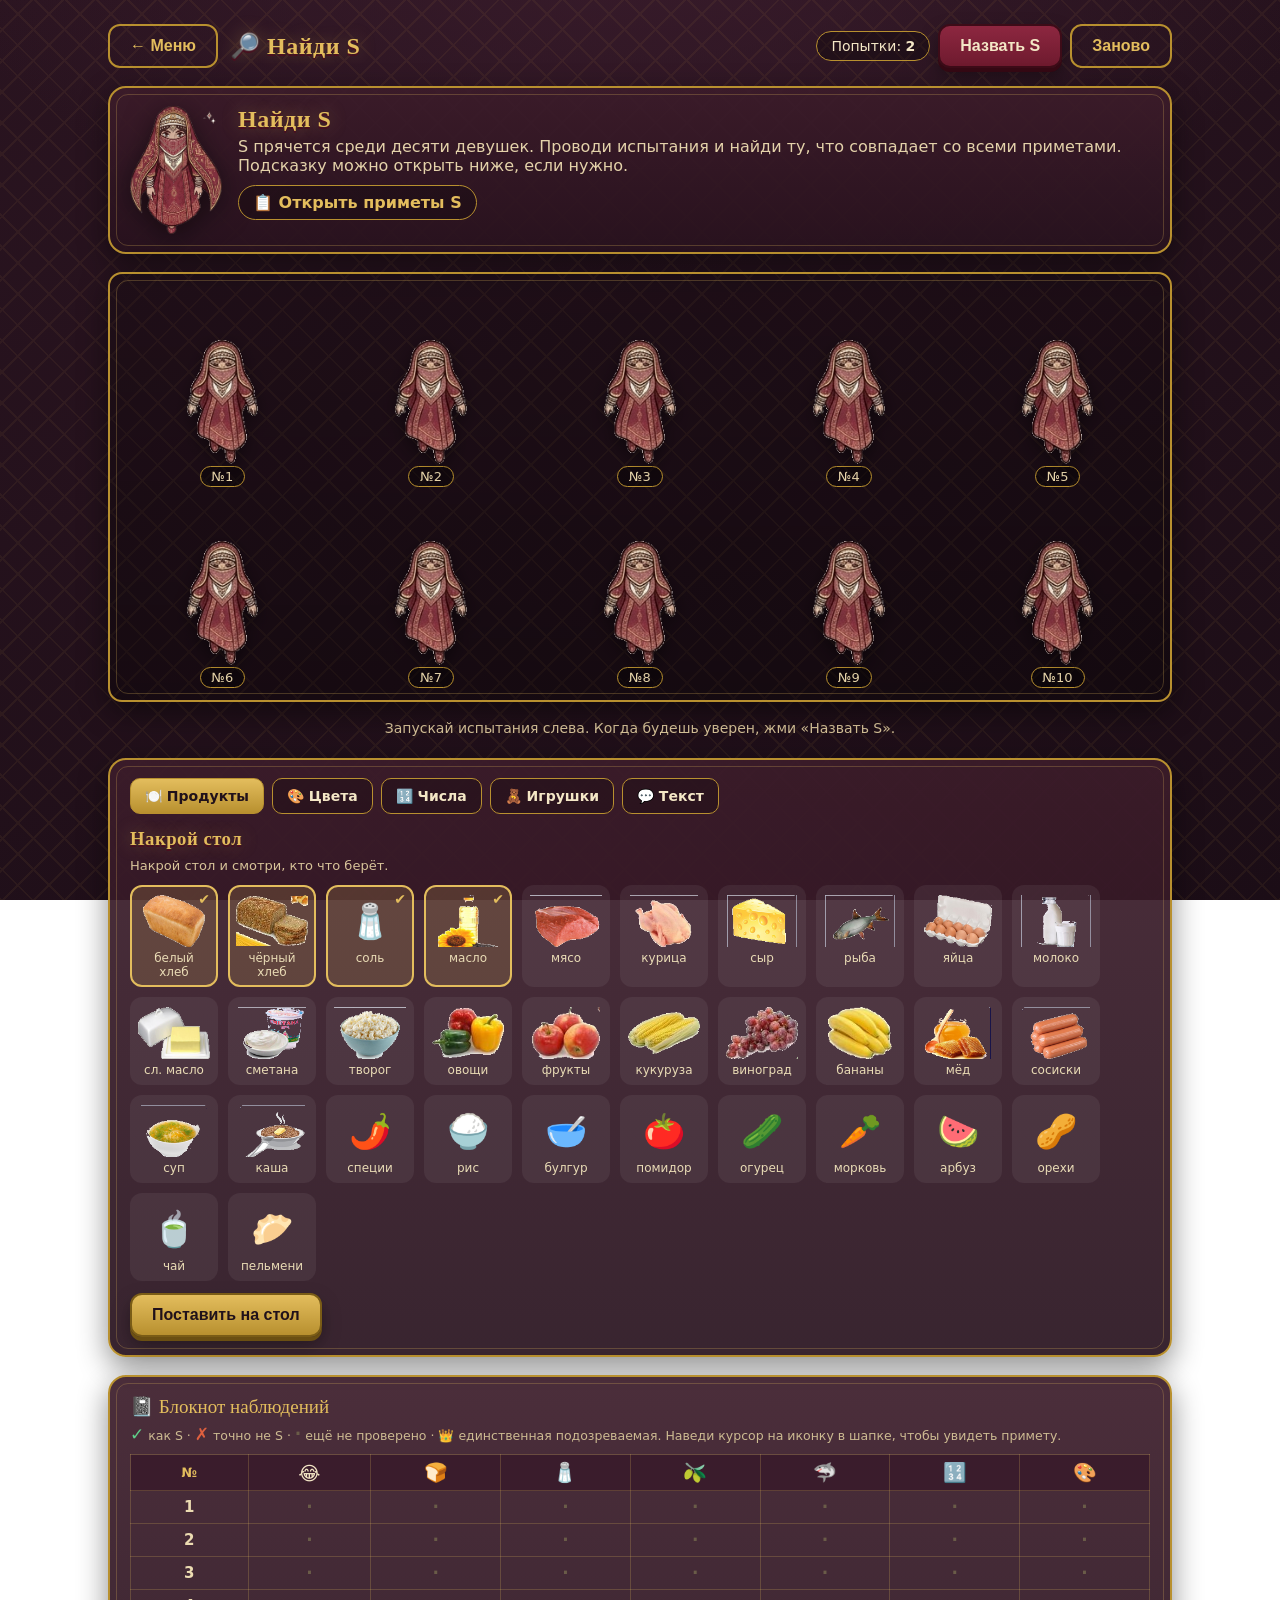
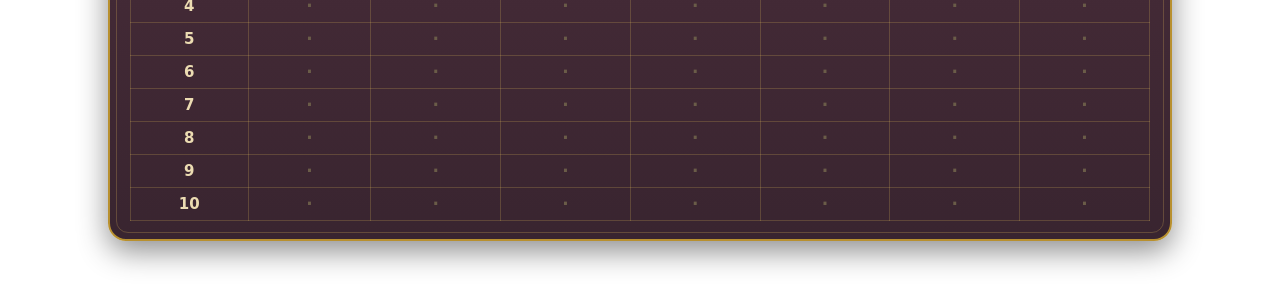
==== game1.html @ dc276287 "complete gelin game v1" ====
<!doctype html>
<html lang="ru">
<head>
<meta charset="utf-8">
<meta name="viewport" content="width=device-width,initial-scale=1">
<title>Найди S · Gelin game</title>
<link rel="stylesheet" href="css/common.css">
<link rel="stylesheet" href="css/game1.css">
</head>
<body>
<div class="wrap">
  <div class="topbar">
    <div class="brand">
      <a class="btn ghost" href="index.html">← Меню</a>
      <h2 class="title-gold" style="margin:0">🔎 Найди S</h2>
    </div>
    <div style="display:flex;gap:8px;align-items:center">
      <span class="pill">Попытки: <b id="attempts">2</b></span>
      <button class="btn red" id="accuseBtn">Назвать S</button>
      <button class="btn ghost" id="restartBtn">Заново</button>
    </div>
  </div>

  <div class="layout">
    <!-- Досье (свёрнуто) -->
    <div class="panel dossier">
      <img src="assets/sprites/girl_portrait.png" alt="S">
      <div style="flex:1;min-width:260px">
        <h2 class="title-gold" style="margin:0 0 4px">Найди S</h2>
        <p style="margin:.2em 0 10px;color:#e4d2aa">S прячется среди десяти девушек. Проводи испытания и найди ту, что совпадает со всеми приметами. Подсказку можно открыть ниже, если нужно.</p>
        <details id="dossier">
          <summary>📋 Открыть приметы S</summary>
          <ul class="facts">
            <li>😂 <span>смеётся над числом <b>«250»</b></span></li>
            <li>🍞 <span>берёт <b>чёрный</b> хлеб, но не белый</span></li>
            <li>🧂 <span>никогда не берёт <b>соль</b></span></li>
            <li>🫒 <span>не берёт <b>масло</b></span></li>
            <li>🦈 <span>обожает плюшевую <b>акулу</b></span></li>
            <li>🔢 <span>выбирает число <b>11</b></span></li>
            <li>🎨 <span>любимый цвет <b>бирюзовый</b></span></li>
          </ul>
        </details>
      </div>
    </div>

    <!-- Сцена -->
    <div class="stage panel" id="stage"></div>
    <div id="hintLine" style="text-align:center;color:#d8c49a;font-size:14px;min-height:20px"></div>

    <!-- Испытания -->
    <div class="panel">
      <div class="challenge-tabs" id="tabs"></div>
      <div class="challenge-body" id="chBody"></div>
    </div>

    <!-- Блокнот -->
    <details class="panel notebook" open>
      <summary class="nb-title">📓 Блокнот наблюдений</summary>
      <p class="nb-legend"><span class="mark yes">✓</span> как S · <span class="mark no">✗</span> точно не S · <span class="mark q">·</span> ещё не проверено · 👑 единственная подозреваемая. Наведи курсор на иконку в шапке, чтобы увидеть примету.</p>
      <div id="nbWrap"></div>
    </details>
  </div>
</div>

<div id="overlay" class="overlay hidden"><div class="panel box" id="overlayBox"></div></div>

<script src="js/game1.js"></script>
</body>
</html>
---- css/common.css ----
/* ===== Общая восточная тема для обеих игр ===== */
:root{
  --maroon:#6e1a2e;
  --maroon-d:#4a0f1f;
  --maroon-l:#8d2740;
  --gold:#e3bd5d;
  --gold-d:#b8902f;
  --cream:#f4e7c6;
  --ink:#20111a;
  --bg0:#2a1420;
  --bg1:#1b0d16;
  --teal:#2aa198;
  --shadow:0 10px 30px rgba(0,0,0,.45);
}
*{box-sizing:border-box}
html,body{margin:0;padding:0;height:100%}
body{
  font-family:"Segoe UI",system-ui,-apple-system,"Noto Sans",sans-serif;
  color:var(--cream);
  background:
    radial-gradient(1200px 600px at 50% -10%,#3a1c2c 0%,transparent 60%),
    radial-gradient(900px 500px at 50% 120%,#3a1c2c 0%,transparent 60%),
    linear-gradient(160deg,var(--bg0),var(--bg1));
  background-attachment:fixed;
  min-height:100%;
}
/* тонкий золотой «орнамент» через повторяющийся градиент */
body::before{
  content:"";position:fixed;inset:0;pointer-events:none;z-index:0;opacity:.06;
  background-image:
    repeating-linear-gradient(45deg,var(--gold) 0 2px,transparent 2px 22px),
    repeating-linear-gradient(-45deg,var(--gold) 0 2px,transparent 2px 22px);
}
.wrap{position:relative;z-index:1;max-width:1100px;margin:0 auto;padding:24px 18px 60px}

h1,h2,h3{font-family:"Georgia","Times New Roman",serif;letter-spacing:.5px}
.title-gold{
  color:var(--gold);
  text-shadow:0 2px 0 var(--maroon-d),0 0 18px rgba(227,189,93,.35);
}
a{color:var(--gold)}

.btn{
  display:inline-flex;align-items:center;gap:8px;cursor:pointer;
  font:600 16px/1 "Segoe UI",sans-serif;
  color:var(--ink);background:linear-gradient(180deg,var(--gold),var(--gold-d));
  border:2px solid #7a5c16;border-radius:12px;padding:12px 20px;
  box-shadow:0 4px 0 #6b4f12,0 8px 18px rgba(0,0,0,.35);
  transition:transform .08s ease,box-shadow .08s ease;
  text-decoration:none;user-select:none;
}
.btn:hover{transform:translateY(-1px)}
.btn:active{transform:translateY(3px);box-shadow:0 1px 0 #6b4f12}
.btn.ghost{
  background:transparent;color:var(--gold);border-color:var(--gold-d);
  box-shadow:none;
}
.btn.red{background:linear-gradient(180deg,var(--maroon-l),var(--maroon));color:var(--cream);border-color:#3d0c18;box-shadow:0 4px 0 #350914,0 8px 18px rgba(0,0,0,.35)}
.btn[disabled]{opacity:.45;cursor:not-allowed;transform:none;box-shadow:none}

.panel{
  background:linear-gradient(180deg,rgba(60,28,42,.92),rgba(40,18,30,.92));
  border:2px solid var(--gold-d);border-radius:18px;padding:18px 20px;
  box-shadow:var(--shadow);position:relative;
}
.panel::after{/* внутренняя золотая рамка */
  content:"";position:absolute;inset:6px;border:1px solid rgba(227,189,93,.25);
  border-radius:12px;pointer-events:none;
}

.topbar{display:flex;align-items:center;justify-content:space-between;gap:12px;margin-bottom:18px}
.topbar .brand{display:flex;align-items:center;gap:12px}
.pill{background:rgba(0,0,0,.3);border:1px solid var(--gold-d);border-radius:999px;padding:6px 14px;font-size:14px}

.hidden{display:none !important}
---- css/game1.css ----
/* ===== Игра 1: Найди S ===== */
.layout{display:grid;grid-template-columns:1fr;gap:18px}

/* Досье S (сворачиваемое) */
.dossier{display:flex;gap:16px;align-items:flex-start;flex-wrap:wrap}
.dossier img{width:92px;border-radius:12px;filter:drop-shadow(0 6px 14px rgba(0,0,0,.5))}
.dossier h2{margin:0 0 6px}
#dossier summary{cursor:pointer;display:inline-block;color:var(--gold);font-weight:700;
   background:rgba(0,0,0,.25);border:1px solid var(--gold-d);border-radius:999px;padding:7px 14px;list-style:none}
#dossier summary::-webkit-details-marker{display:none}
#dossier[open] summary{margin-bottom:10px}
.facts{list-style:none;margin:0;padding:0;display:grid;grid-template-columns:repeat(auto-fit,minmax(220px,1fr));gap:6px 18px}
.facts li{display:flex;gap:8px;align-items:center;font-size:14.5px;color:#f0e0b6}
.facts li b{color:var(--gold)}

/* Сцена с девушками: 2 ряда по 5, крупнее */
.stage{display:grid;grid-template-columns:repeat(5,1fr);gap:8px 4px;background:
   linear-gradient(180deg,rgba(0,0,0,.18),rgba(0,0,0,.33));
   border-radius:14px;padding:20px 10px 12px}
.girl{position:relative;padding-top:46px;display:flex;flex-direction:column;align-items:center;cursor:default;
   transition:transform .12s}
.girl .sprite{width:104px;height:124px;object-fit:contain;filter:drop-shadow(0 6px 8px rgba(0,0,0,.4));
   transition:transform .15s}
.girl .label{font-size:13px;color:#e9d7ac;margin-top:2px;background:rgba(0,0,0,.35);
   border:1px solid var(--gold-d);border-radius:999px;padding:2px 11px}
.girl.react .sprite{animation:hop .5s ease}
@keyframes hop{0%,100%{transform:translateY(0)}30%{transform:translateY(-18px) rotate(-4deg)}60%{transform:translateY(-5px) rotate(3deg)}}
@media(max-width:640px){
  .stage{grid-template-columns:repeat(5,1fr)}
  .girl{padding-top:40px}
  .girl .sprite{width:62px;height:76px}
}

/* Пузырь реакции (над иконками) */
.bubble{position:absolute;top:-10px;left:50%;
   transform:translateX(-50%) translateY(-100%);
   background:#fff;color:#20111a;border-radius:12px;padding:3px 8px;font-size:20px;
   box-shadow:0 4px 10px rgba(0,0,0,.4);white-space:nowrap;pointer-events:none;z-index:3;
   opacity:0;animation:pop .4s ease forwards}
.bubble::after{content:"";position:absolute;bottom:-6px;left:50%;transform:translateX(-50%);
   border:6px solid transparent;border-top-color:#fff}
@keyframes pop{from{opacity:0;transform:translateX(-50%) translateY(-80%) scale(.6)}
   to{opacity:1;transform:translateX(-50%) translateY(-100%) scale(1)}}

/* Иконки «взятого» над головой, выше и крупнее */
.picks{position:absolute;top:2px;left:50%;transform:translateX(-50%);display:flex;gap:3px;flex-wrap:wrap;
   width:132px;justify-content:center;pointer-events:none;z-index:2}
.picks .pick{width:32px;height:32px;background:#fff;border-radius:8px;display:flex;align-items:center;justify-content:center;
   font-size:20px;box-shadow:0 2px 6px rgba(0,0,0,.4);overflow:hidden;border:1px solid rgba(0,0,0,.1)}
.picks .pick img{width:28px;height:28px;object-fit:contain}
.picks .dot{width:26px;height:26px;border-radius:50%;border:2px solid #fff;box-shadow:0 2px 5px rgba(0,0,0,.45)}

/* режим обвинения */
.stage.accuse .girl{cursor:pointer}
.stage.accuse .girl:hover{transform:translateY(-6px)}
.stage.accuse .girl:hover .sprite{transform:scale(1.08);filter:drop-shadow(0 0 10px var(--gold))}

/* Испытания */
.challenge-tabs{display:flex;flex-wrap:wrap;gap:8px}
.tab{padding:9px 14px;border-radius:10px;border:1px solid var(--gold-d);background:rgba(0,0,0,.25);
   color:var(--cream);cursor:pointer;font-weight:600;font-size:14px}
.tab.active{background:linear-gradient(180deg,var(--gold),var(--gold-d));color:var(--ink)}
.challenge-body{margin-top:14px}
.ch{display:none}
.ch.active{display:block}
.ch h3{margin:0 0 8px}
.ch .hint{font-size:13px;color:#d8c49a;margin:2px 0 12px}

/* сетки выбора (продукты/цвета/игрушки) */
.grid-pick{display:flex;flex-wrap:wrap;gap:10px;margin-bottom:12px}
.opt{position:relative;width:88px;border:2px solid transparent;border-radius:12px;background:rgba(255,255,255,.06);
   padding:8px 6px 6px;text-align:center;cursor:pointer;user-select:none;transition:border-color .1s,background .1s}
.opt:hover{background:rgba(255,255,255,.12)}
.opt.on{border-color:var(--gold);background:rgba(227,189,93,.18)}
.opt .ic{height:52px;display:flex;align-items:center;justify-content:center;font-size:34px}
.opt .ic img{max-height:52px;max-width:72px;object-fit:contain}
.opt .nm{font-size:12px;margin-top:4px;color:#eadcb6}
.opt .ck{position:absolute;top:4px;right:6px;font-size:14px;opacity:0;color:var(--gold)}
.opt.on .ck{opacity:1}
.swatch{width:40px;height:40px;border-radius:8px;border:2px solid rgba(255,255,255,.5);margin:0 auto}

.row-controls{display:flex;gap:10px;align-items:center;flex-wrap:wrap}
input[type=text],input[type=number]{background:rgba(0,0,0,.3);border:1px solid var(--gold-d);color:var(--cream);
   border-radius:8px;padding:10px 12px;font-size:15px}
input[type=number]{width:90px}

/* Блокнот-дедукция (компактный, иконки в шапке) */
.notebook{overflow:auto}
.nb-title{cursor:pointer;font-family:Georgia,serif;font-size:19px;color:var(--gold);list-style:none;margin-bottom:6px}
.nb-title::-webkit-details-marker{display:none}
.nb-legend{margin:.2em 0 10px;color:#cdbb92;font-size:12.5px}
table.nb{border-collapse:collapse;width:100%;font-size:15px}
table.nb th,table.nb td{border:1px solid rgba(227,189,93,.22);padding:6px 4px;text-align:center}
table.nb th{font-size:19px;background:#3a1c2c;cursor:help}
table.nb th:first-child{font-size:13px;color:var(--gold)}
table.nb td.gname{font-weight:700;color:#ecdcb2}
.mark{font-weight:800;font-size:17px}
.mark.yes{color:#5fd08a}
.mark.no{color:#e0603f}
.mark.q{color:#6a5c48}
tr.suspect td{background:rgba(227,189,93,.12)}
tr.dead td{opacity:.42}
tr.dead td.gname{text-decoration:line-through}

/* Оверлей результата */
.overlay{position:fixed;inset:0;z-index:50;display:flex;align-items:center;justify-content:center;
   background:rgba(10,4,8,.82);padding:20px}
.overlay .box{max-width:460px;text-align:center}
.overlay img{width:150px;border-radius:14px;margin:6px 0 10px;filter:drop-shadow(0 10px 20px rgba(0,0,0,.6))}
.overlay h2{font-size:30px;margin:.1em 0}
.win h2{color:#7ee0a6}
.lose h2{color:#ff8e73}
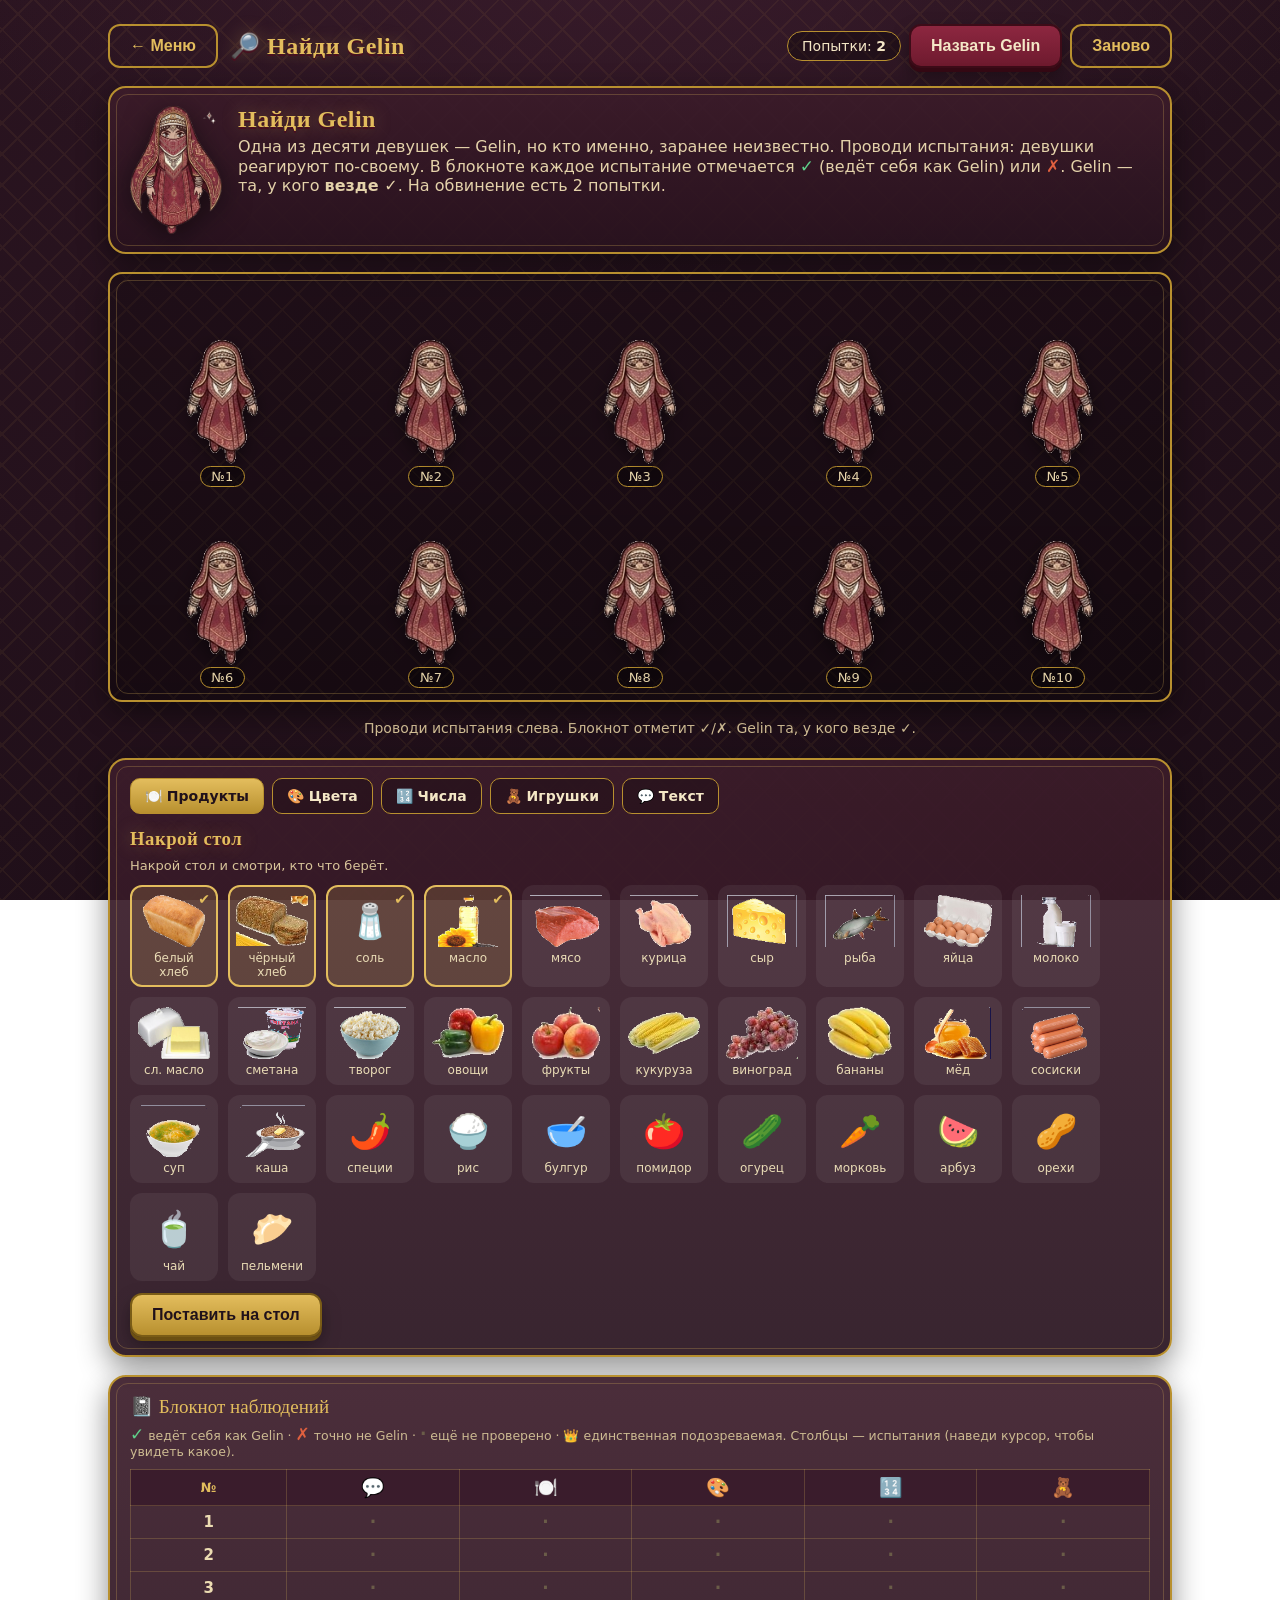
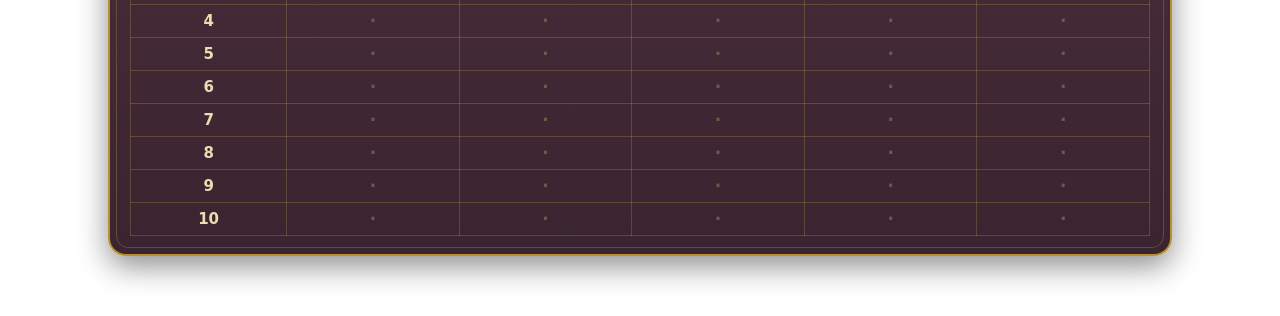
==== commit 3c38b4a4: "update readme and some interface updates" ====
--- a/game1.html
+++ b/game1.html
@@ -3,7 +3,7 @@
 <head>
 <meta charset="utf-8">
 <meta name="viewport" content="width=device-width,initial-scale=1">
-<title>Найди S · Gelin game</title>
+<title>Найди Gelin · Gelin game</title>
 <link rel="stylesheet" href="css/common.css">
 <link rel="stylesheet" href="css/game1.css">
 </head>
@@ -12,34 +12,22 @@
   <div class="topbar">
     <div class="brand">
       <a class="btn ghost" href="index.html">← Меню</a>
-      <h2 class="title-gold" style="margin:0">🔎 Найди S</h2>
+      <h2 class="title-gold" style="margin:0">🔎 Найди Gelin</h2>
     </div>
     <div style="display:flex;gap:8px;align-items:center">
       <span class="pill">Попытки: <b id="attempts">2</b></span>
-      <button class="btn red" id="accuseBtn">Назвать S</button>
+      <button class="btn red" id="accuseBtn">Назвать Gelin</button>
       <button class="btn ghost" id="restartBtn">Заново</button>
     </div>
   </div>
 
   <div class="layout">
-    <!-- Досье (свёрнуто) -->
+    <!-- Интро без примет -->
     <div class="panel dossier">
-      <img src="assets/sprites/girl_portrait.png" alt="S">
+      <img src="assets/sprites/girl_portrait.png" alt="Gelin">
       <div style="flex:1;min-width:260px">
-        <h2 class="title-gold" style="margin:0 0 4px">Найди S</h2>
-        <p style="margin:.2em 0 10px;color:#e4d2aa">S прячется среди десяти девушек. Проводи испытания и найди ту, что совпадает со всеми приметами. Подсказку можно открыть ниже, если нужно.</p>
-        <details id="dossier">
-          <summary>📋 Открыть приметы S</summary>
-          <ul class="facts">
-            <li>😂 <span>смеётся над числом <b>«250»</b></span></li>
-            <li>🍞 <span>берёт <b>чёрный</b> хлеб, но не белый</span></li>
-            <li>🧂 <span>никогда не берёт <b>соль</b></span></li>
-            <li>🫒 <span>не берёт <b>масло</b></span></li>
-            <li>🦈 <span>обожает плюшевую <b>акулу</b></span></li>
-            <li>🔢 <span>выбирает число <b>11</b></span></li>
-            <li>🎨 <span>любимый цвет <b>бирюзовый</b></span></li>
-          </ul>
-        </details>
+        <h2 class="title-gold" style="margin:0 0 4px">Найди Gelin</h2>
+        <p style="margin:.2em 0 0;color:#e4d2aa">Одна из десяти девушек — Gelin, но кто именно, заранее неизвестно. Проводи испытания: девушки реагируют по-своему. В блокноте каждое испытание отмечается <span class="mark yes">✓</span> (ведёт себя как Gelin) или <span class="mark no">✗</span>. Gelin — та, у кого <b>везде ✓</b>. На обвинение есть 2 попытки.</p>
       </div>
     </div>
 
@@ -56,7 +44,7 @@
     <!-- Блокнот -->
     <details class="panel notebook" open>
       <summary class="nb-title">📓 Блокнот наблюдений</summary>
-      <p class="nb-legend"><span class="mark yes">✓</span> как S · <span class="mark no">✗</span> точно не S · <span class="mark q">·</span> ещё не проверено · 👑 единственная подозреваемая. Наведи курсор на иконку в шапке, чтобы увидеть примету.</p>
+      <p class="nb-legend"><span class="mark yes">✓</span> ведёт себя как Gelin · <span class="mark no">✗</span> точно не Gelin · <span class="mark q">·</span> ещё не проверено · 👑 единственная подозреваемая. Столбцы — испытания (наведи курсор, чтобы увидеть какое).</p>
       <div id="nbWrap"></div>
     </details>
   </div>
